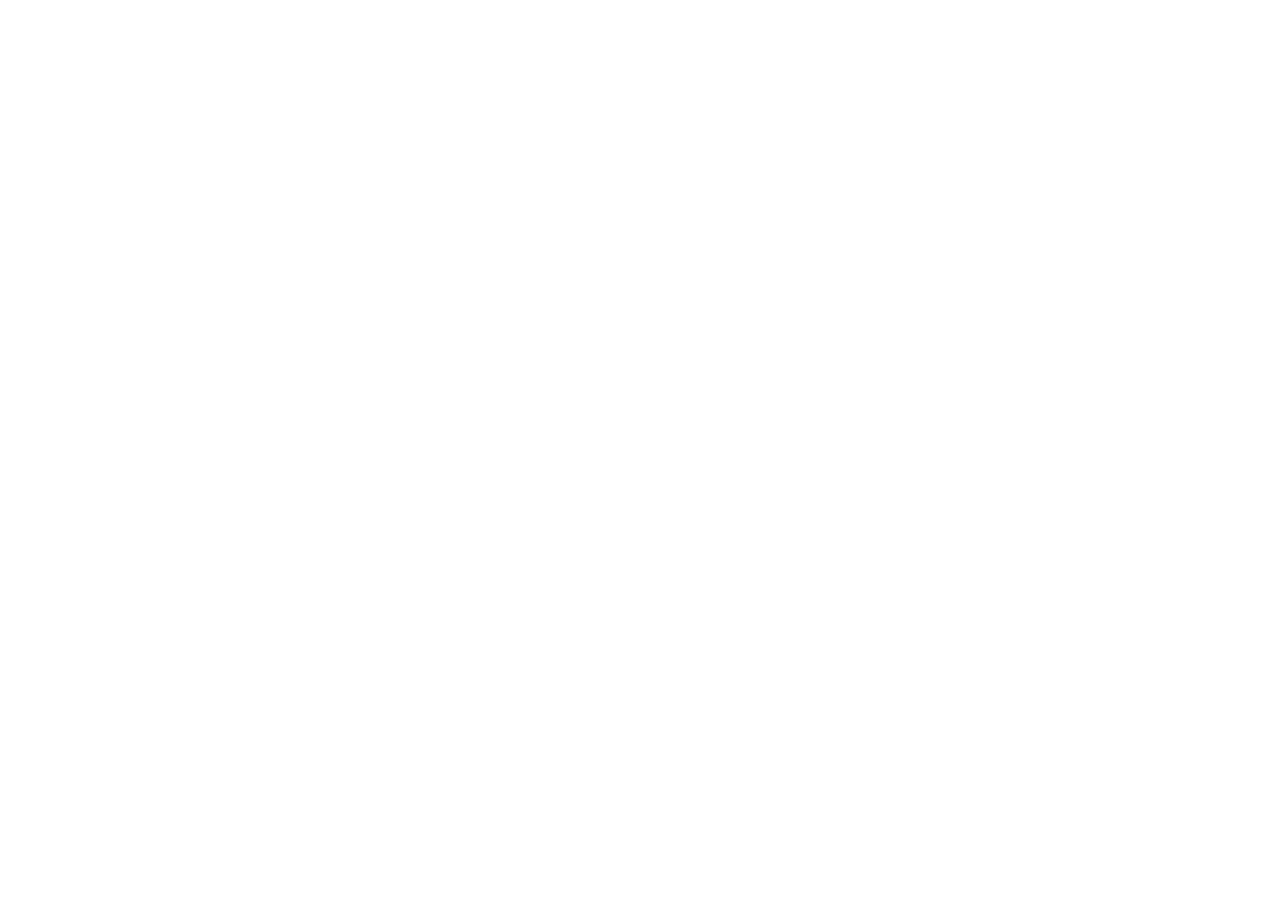
==== index.html @ 42e2a2c5 "#1 Добавлен файл index.pug, подключены стили. Картинки и иконки вырезаны и расположены по папкам" ====
<!DOCTYPE html>
<html lang="en">
  <head>
    <meta charset="UTF-8"/>
    <meta name="viewport" content="width=device-width, initial-scale=1.0"/>
    <link rel="stylesheet" href="css/reset.css"/>
    <link rel="stylesheet" href="css/style.css"/>
    <title>Document</title>
  </head>
  <body></body>
</html>
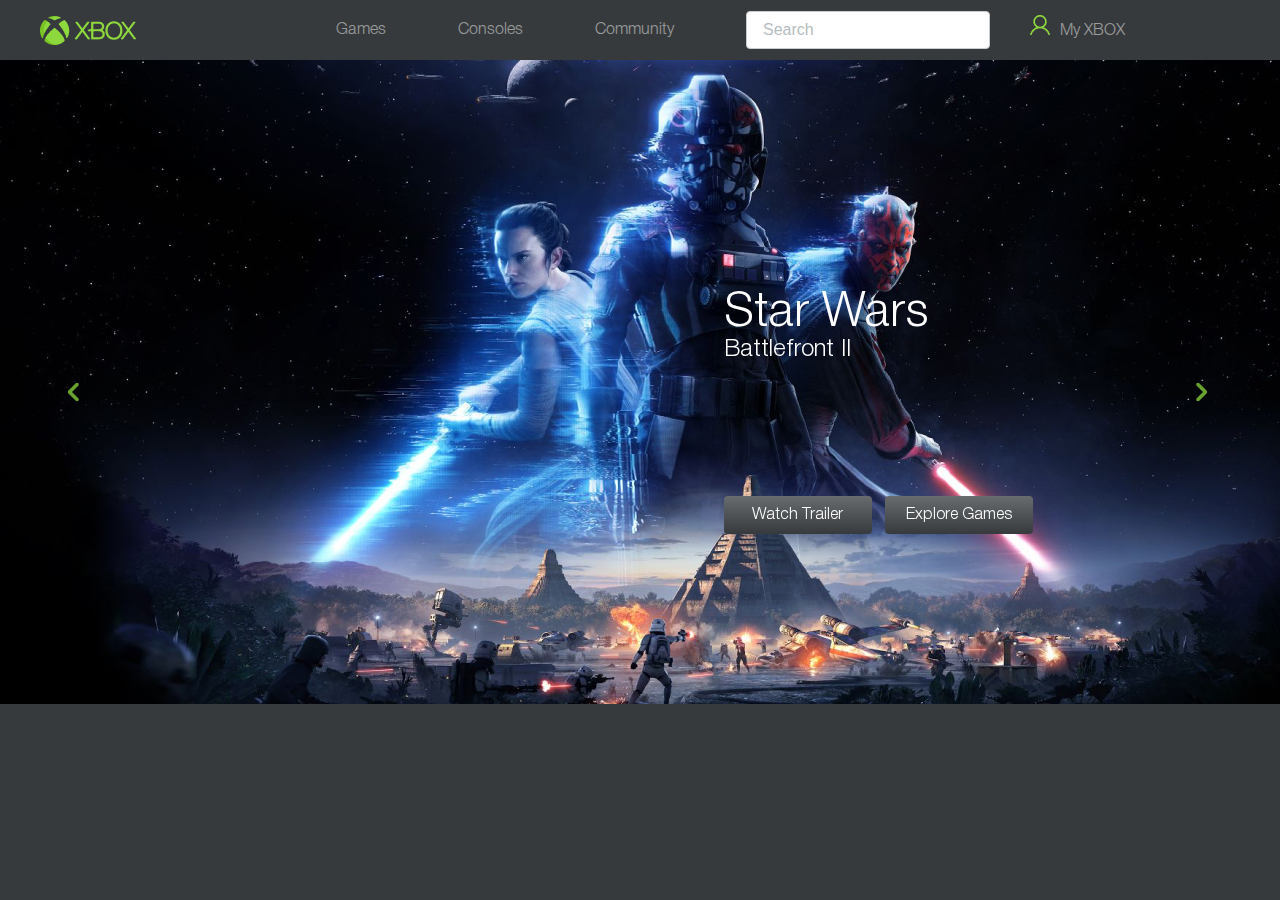
==== commit 9fd7ba3c: "#1 Добавлен меню и слайдер для страницы" ====
--- a/index.html
+++ b/index.html
@@ -4,8 +4,34 @@
     <meta charset="UTF-8"/>
     <meta name="viewport" content="width=device-width, initial-scale=1.0"/>
     <link rel="stylesheet" href="css/reset.css"/>
+    <link rel="stylesheet" href="css/slick.css"/>
+    <link rel="stylesheet" href="css/slick-theme.css"/>
     <link rel="stylesheet" href="css/style.css"/>
+    <script src="js/jquery-3.5.1.min.js"></script>
+    <script src="js/slick.min.js"></script>
+    <script src="js/script.js"></script>
     <title>Document</title>
   </head>
-  <body></body>
+  <body>
+    <header class="header">
+      <div class="container header_container"><a class="logo" href="#"><img src="img/logo.png" alt="Logo"/></a>
+        <nav class="menu"><a class="menu_list" href="#">Games</a><a class="menu_list" href="#">Consoles</a><a class="menu_list" href="#">Community</a></nav>
+        <div class="input_wrapper">
+          <input class="header_input" type="text" placeholder="Search"/><a class="header_login" href="#">My XBOX</a>
+        </div>
+        <div class="burger_menu"><span></span></div>
+      </div>
+    </header>
+    <div class="slider">
+      <div class="slider_wrapper">
+        <div class="container slider_container">
+          <h2 class="slider_title">Star Wars</h2>
+          <p class="slider_text">Battlefront II</p>
+          <div class="slider_buttons"><a class="slider_buttons_button" href="#">Watch Trailer</a><a class="slider_buttons_button" href="#">Explore Games</a></div>
+        </div>
+      </div>
+      <div class="slider_wrapper bg_second"></div>
+      <div class="slider_wrapper bg_third"></div>
+    </div>
+  </body>
 </html>--- a/css/style.css
+++ b/css/style.css
@@ -0,0 +1,286 @@
+@font-face {
+  font-family: "HelveticaNeue";
+  src: url(../font/HelveticaNeueCyr-Light.ttf);
+}
+* {
+  box-shadow: border-box;
+}
+
+body {
+  background: #373A3C;
+  color: #ffffff;
+  font-size: 16px;
+  font-family: "HelveticaNeue";
+}
+
+a {
+  color: inherit;
+  text-decoration: none;
+}
+
+.container {
+  width: 1200px;
+  margin: 0 auto;
+}
+@media screen and (max-width: 1205px) {
+  .container {
+    width: 90%;
+  }
+}
+
+.slider_title {
+  font-size: 48px;
+}
+
+.slider_text {
+  font-size: 24px;
+}
+
+.header_login:hover::before, .menu_list:hover {
+  color: #ffffff;
+}
+.menu_list:hover::after {
+  opacity: 1;
+}
+.menu_list::after {
+  content: "";
+  width: 25px;
+  height: 12px;
+  background: url(../img/ic-arrow-down.png) 10px 110% no-repeat;
+  display: inline-block;
+  opacity: 0;
+}
+
+.header_container {
+  padding: 11px 0;
+  display: flex;
+  align-items: center;
+  position: relative;
+}
+@media screen and (max-width: 1205px) {
+  .header_container {
+    padding: 11px 0;
+    justify-content: space-between;
+  }
+}
+
+.menu {
+  margin-left: 200px;
+}
+@media screen and (max-width: 768px) {
+  .menu {
+    display: none;
+  }
+}
+@media screen and (max-width: 1205px) {
+  .menu {
+    margin-left: 0;
+  }
+}
+
+.menu_list {
+  margin-right: 47px;
+  display: inline-block;
+  color: rgba(255, 255, 255, 0.5);
+}
+@media screen and (max-width: 1205px) {
+  .menu_list {
+    margin-right: 20px;
+  }
+}
+@media screen and (max-width: 768px) {
+  .menu_list {
+    margin: 30px 0;
+  }
+}
+
+.header_input {
+  width: 210px;
+  padding: 9px 16px;
+  border-radius: 4px;
+  border: 1px solid #cccccc;
+}
+@media screen and (max-width: 1205px) {
+  .header_input {
+    width: 100px;
+  }
+}
+@media screen and (max-width: 540px) {
+  .header_input {
+    display: none;
+  }
+}
+.header_input::placeholder {
+  color: #435766;
+  opacity: 0.4;
+}
+
+.header_login {
+  color: rgba(255, 255, 255, 0.5);
+  display: inline-block;
+  margin-left: 30px;
+}
+.header_login::before {
+  content: "";
+  width: 40px;
+  height: 20px;
+  background: url(../img/ic-user.png) 10px 110% no-repeat;
+  display: inline-block;
+}
+@media screen and (max-width: 900px) {
+  .header_login {
+    margin-left: 10px;
+  }
+}
+
+.burger_menu span::after, .burger_menu span::before, .burger_menu span {
+  width: 35px;
+  height: 4px;
+  border-radius: 4px;
+  background: #8DD83D;
+  display: inline-block;
+}
+
+.burger_menu {
+  cursor: pointer;
+  display: none;
+}
+.burger_menu span::before {
+  content: "";
+  margin-top: 13px;
+}
+.burger_menu span::after {
+  content: "";
+  margin-bottom: 4px;
+}
+@media screen and (max-width: 768px) {
+  .burger_menu {
+    display: inline-block;
+  }
+}
+
+.active {
+  display: flex;
+  flex-direction: column;
+  position: absolute;
+  top: 0;
+  background: #686d71;
+  padding: 0 10%;
+  z-index: 10;
+  border-radius: 10px;
+}
+
+.slider_wrapper.slick-slide.slick-current.slick-active, .slick-list.draggable, .slick-track {
+  height: 644px;
+}
+@media screen and (max-width: 768px) {
+  .slider_wrapper.slick-slide.slick-current.slick-active, .slick-list.draggable, .slick-track {
+    height: 400px;
+  }
+}
+
+.slider_wrapper {
+  width: 100%;
+  background: url(../upload/header-slider.jpg) no-repeat;
+  background-size: cover;
+}
+
+.slider_container {
+  max-width: 390px;
+  margin-top: 18%;
+  margin-right: 13%;
+}
+@media screen and (max-width: 1205px) {
+  .slider_container {
+    margin-right: 0;
+    margin-left: 15%;
+  }
+}
+@media screen and (max-width: 768px) {
+  .slider_container {
+    margin-top: 40px;
+  }
+}
+
+.slider_buttons {
+  margin-top: 134px;
+  display: flex;
+}
+@media screen and (max-width: 540px) {
+  .slider_buttons {
+    flex-direction: column;
+  }
+}
+
+.slider_buttons_button {
+  width: 148px;
+  height: 38px;
+  display: flex;
+  justify-content: center;
+  align-items: center;
+  background: linear-gradient(180deg, #686C6F 0%, #373A3C 100%);
+  border-radius: 4px;
+}
+.slider_buttons_button:first-child {
+  margin-right: 13px;
+}
+@media screen and (max-width: 540px) {
+  .slider_buttons_button:first-child {
+    margin: 0 0 20px 0;
+  }
+}
+.slider_buttons_button:hover {
+  background: #8DD83D;
+}
+
+.bg_second {
+  width: 100%;
+  background: url(../upload/bg-content.jpg) no-repeat;
+  background-size: cover;
+}
+
+.bg_third {
+  width: 100%;
+  background: url(../upload/content1.jpg) no-repeat;
+  background-size: cover;
+}
+
+.slick-next {
+  right: 57px;
+  top: 50%;
+}
+.slick-next::before {
+  width: 15px;
+  height: 20px;
+  content: "";
+  position: absolute;
+  right: 15px;
+  background: url(../img/icon-prev.png) no-repeat;
+  transform: rotate(180deg);
+}
+@media screen and (max-width: 768px) {
+  .slick-next {
+    top: 35%;
+    right: 10px;
+  }
+}
+
+.slick-prev {
+  z-index: 100;
+  top: 50%;
+  left: 57px;
+}
+.slick-prev::before {
+  left: 10px;
+  width: 15px;
+  height: 20px;
+  content: "";
+  position: absolute;
+  background: url(../img/icon-prev.png) no-repeat;
+}
+@media screen and (max-width: 768px) {
+  .slick-prev {
+    top: 35%;
+    left: 10px;
+  }
+}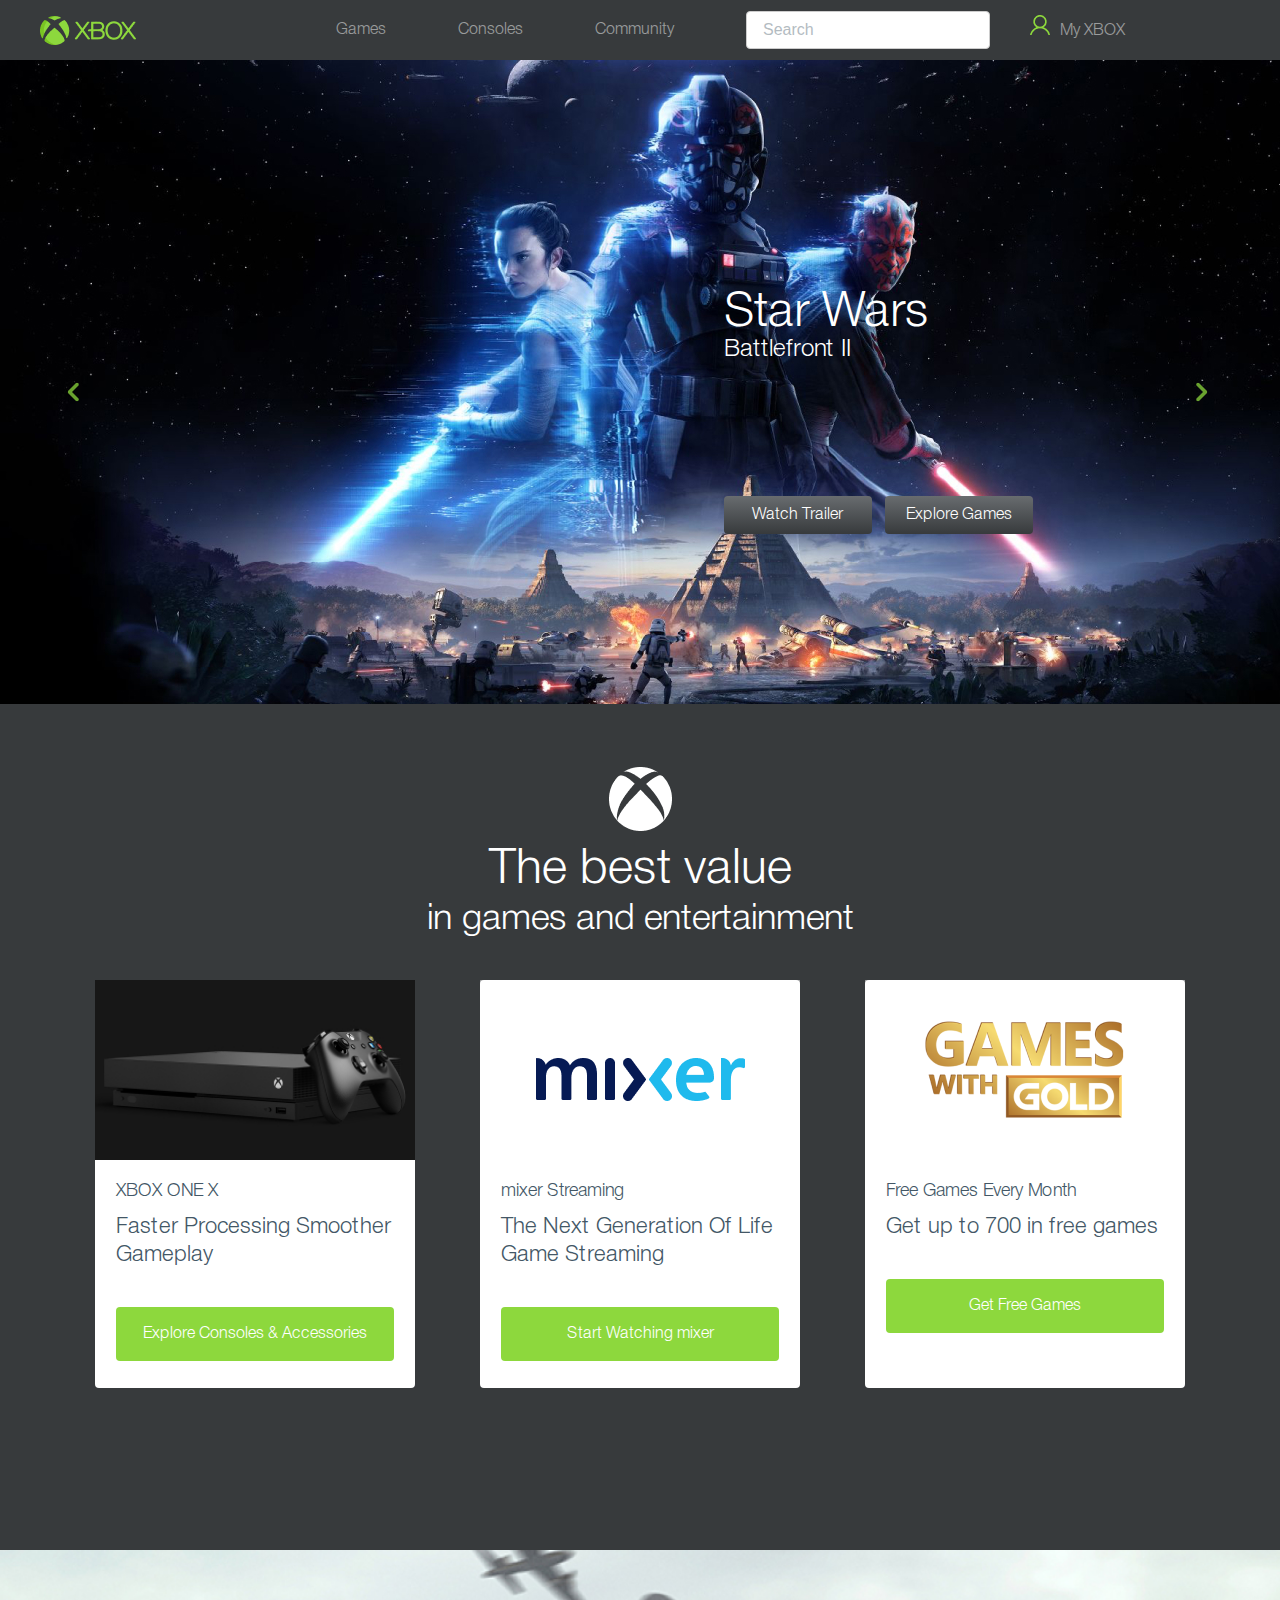
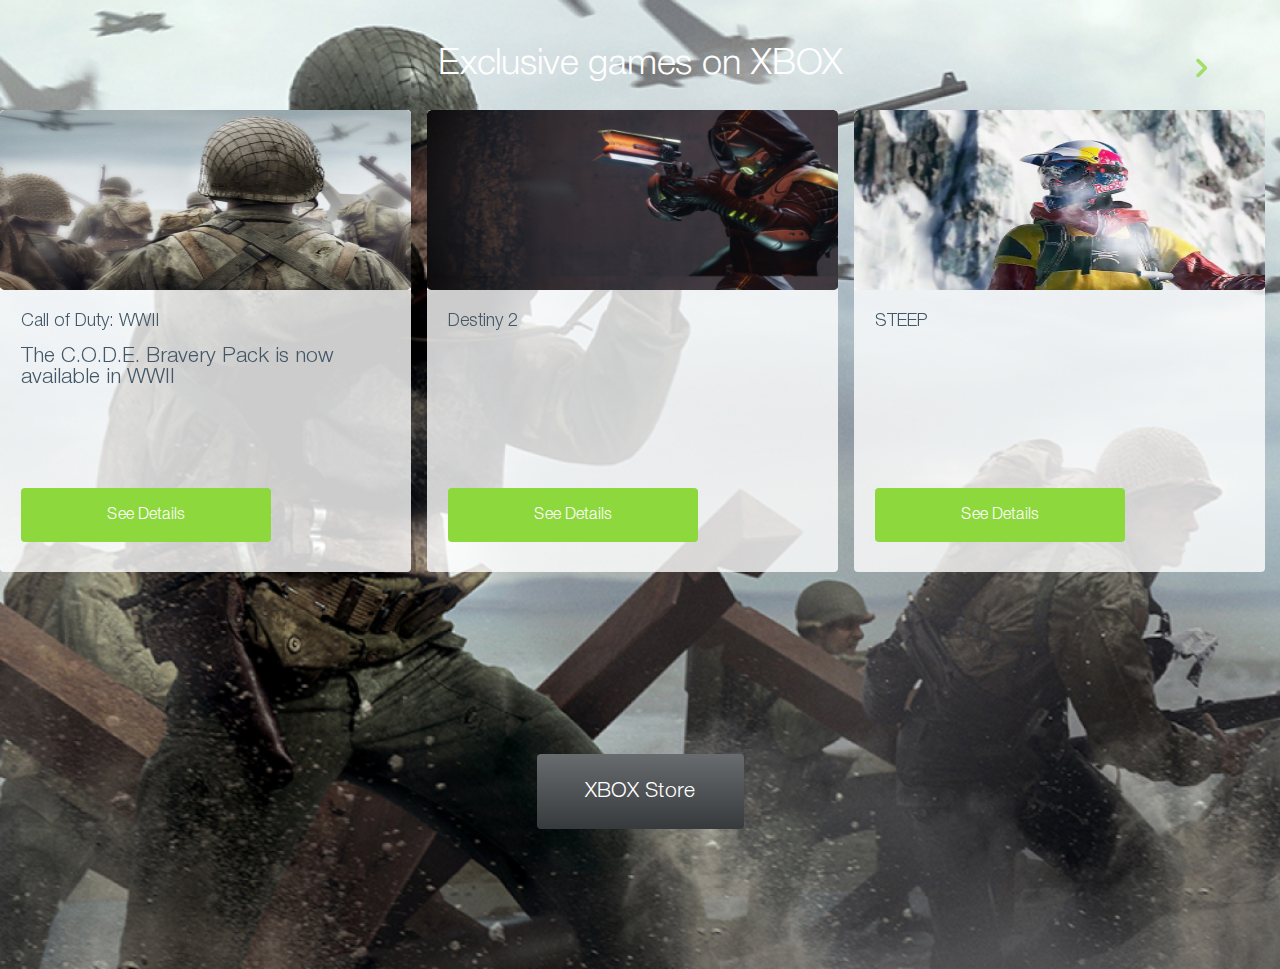
==== commit 1d5316a5: "#1 Добавлены второй и третий блок страницы и медиазапросы" ====
--- a/index.html
+++ b/index.html
@@ -10,7 +10,7 @@
     <script src="js/jquery-3.5.1.min.js"></script>
     <script src="js/slick.min.js"></script>
     <script src="js/script.js"></script>
-    <title>Document</title>
+    <title>Document    </title>
   </head>
   <body>
     <header class="header">
@@ -33,5 +33,49 @@
       <div class="slider_wrapper bg_second"></div>
       <div class="slider_wrapper bg_third"></div>
     </div>
+    <div class="promo">
+      <div class="container promo_container">
+        <h2 class="promo_title">The best value</h2>
+        <p class="promo_text">in games and entertainment</p>
+        <div class="promo_wrapper">
+              <div class="promo_wrapper_item">
+                <div class="promo_wrapper_item_img promo_img_first"></div>
+                <div class="promo_wrapper_item_title">XBOX ONE X</div>
+                <div class="promo_wrapper_item_text">Faster Processing Smoother Gameplay</div><a class="promo_wrapper_item_button" href="#">Explore Consoles &amp; Accessories</a>
+              </div>
+              <div class="promo_wrapper_item">
+                <div class="promo_wrapper_item_img promo_img_second"></div>
+                <div class="promo_wrapper_item_title">mixer Streaming</div>
+                <div class="promo_wrapper_item_text">The Next Generation Of Life Game Streaming</div><a class="promo_wrapper_item_button" href="#">Start Watching mixer</a>
+              </div>
+              <div class="promo_wrapper_item">
+                <div class="promo_wrapper_item_img promo_img_third"></div>
+                <div class="promo_wrapper_item_title">Free Games Every Month</div>
+                <div class="promo_wrapper_item_text">Get up to 700 in free games</div><a class="promo_wrapper_item_button" href="#">Get Free Games</a>
+              </div>
+        </div>
+      </div>
+    </div>
+    <div class="content">
+      <h2 class="content_title">Exclusive games on XBOX</h2>
+      <div class="content_slider">
+            <div class="content_item"><img class="content_item_img" src="upload/content1.jpg"/>
+              <h5 class="content_item_title">Call of Duty: WWII</h5>
+              <p class="content_item_text">The C.O.D.E. Bravery Pack is now available in WWII</p><a class="content_item_button" href="#">See Details</a>
+            </div>
+            <div class="content_item"><img class="content_item_img" src="upload/content2.jpg"/>
+              <h5 class="content_item_title">Destiny 2</h5>
+              <p class="content_item_text"></p><a class="content_item_button" href="#">See Details</a>
+            </div>
+            <div class="content_item"><img class="content_item_img" src="upload/content3.jpg"/>
+              <h5 class="content_item_title">STEEP</h5>
+              <p class="content_item_text"></p><a class="content_item_button" href="#">See Details</a>
+            </div>
+            <div class="content_item"><img class="content_item_img" src="upload/content4.jpg"/>
+              <h5 class="content_item_title">Forza Motorsport 7</h5>
+              <p class="content_item_text"></p><a class="content_item_button" href="#">See Details</a>
+            </div>
+      </div><a class="content_button" href="#">XBOX Store</a>
+    </div>
   </body>
 </html>--- a/css/style.css
+++ b/css/style.css
@@ -28,7 +28,7 @@
   }
 }
 
-.slider_title {
+.promo_title, .slider_title {
   font-size: 48px;
 }
 
@@ -283,4 +283,260 @@
     top: 35%;
     left: 10px;
   }
+}
+
+.promo_container {
+  padding: 143px 0 162px;
+  background: url(../img/xbox.png) 50% 63px no-repeat;
+}
+@media screen and (max-width: 1205px) {
+  .promo_container {
+    padding: 130px 0 50px;
+  }
+}
+@media screen and (max-width: 900px) {
+  .promo_container {
+    padding: 70px 0 20px;
+    background: url(../img/xbox.png) 50% 20px no-repeat;
+    background-size: 15%;
+  }
+}
+
+.promo_title {
+  text-align: center;
+}
+@media screen and (max-width: 900px) {
+  .promo_title {
+    font-size: 35px;
+  }
+}
+
+.promo_text {
+  font-size: 36px;
+  text-align: center;
+  margin: 7px 0 42px;
+}
+@media screen and (max-width: 900px) {
+  .promo_text {
+    font-size: 22px;
+    margin-bottom: 20px;
+  }
+}
+
+.promo_wrapper {
+  color: #435766;
+  display: flex;
+  justify-content: center;
+}
+
+.promo_wrapper_item {
+  margin-right: 65px;
+  width: 320px;
+  background: #ffffff;
+  border-radius: 4px;
+}
+@media screen and (max-width: 540px) {
+  .promo_wrapper_item:first-child {
+    margin-right: 0;
+  }
+}
+@media screen and (max-width: 900px) {
+  .promo_wrapper_item:nth-child(2) {
+    margin-right: 0;
+  }
+}
+@media screen and (max-width: 540px) {
+  .promo_wrapper_item:nth-child(2) {
+    display: none;
+  }
+}
+.promo_wrapper_item:last-child {
+  margin-right: 0;
+}
+@media screen and (max-width: 900px) {
+  .promo_wrapper_item:last-child {
+    display: none;
+  }
+}
+
+.promo_wrapper_item_img {
+  width: 100%;
+  height: 180px;
+  display: block;
+}
+
+.promo_img_first {
+  background: url(../upload/promo-xbox.jpg) no-repeat;
+  background-size: 101%;
+}
+
+.promo_img_second {
+  background: rgba(255, 255, 255, 0.5) url(../img/promo-2.png) 50% no-repeat;
+}
+
+.promo_img_third {
+  background: rgba(255, 255, 255, 0.5) url(../img/promo-3.png) 50% no-repeat;
+}
+
+.promo_wrapper_item_title {
+  margin: 22px 21px 13px;
+  font-size: 18px;
+}
+@media screen and (max-width: 900px) {
+  .promo_wrapper_item_title {
+    margin-top: 0;
+  }
+}
+
+.promo_wrapper_item_text {
+  font-size: 22px;
+  line-height: 28px;
+  margin: 0 21px;
+}
+
+.promo_wrapper_item_button {
+  display: flex;
+  justify-content: center;
+  align-items: center;
+  text-align: center;
+  background: #8DD83D;
+  border-radius: 4px;
+  color: #ffffff;
+  padding: 19px 0;
+  margin: 38px 21px 27px;
+}
+.promo_wrapper_item_button:hover {
+  background: linear-gradient(180deg, #686C6F 0%, #373A3C 100%);
+}
+@media screen and (max-width: 900px) {
+  .promo_wrapper_item_button {
+    margin: 18px 21px 27px;
+  }
+}
+
+.content {
+  width: 100%;
+  background: url(../upload/bg-content.jpg) no-repeat;
+  background-size: cover;
+  padding: 97px 0 140px;
+  display: flex;
+  flex-direction: column;
+}
+@media screen and (max-width: 1205px) {
+  .content {
+    padding: 50px 0;
+  }
+}
+.content .slick-next {
+  top: -8%;
+}
+.content .slick-prev::before {
+  display: none;
+}
+
+.content_title {
+  margin-bottom: 27px;
+  font-size: 36px;
+  text-align: center;
+}
+@media screen and (max-width: 900px) {
+  .content_title {
+    font-size: 26px;
+  }
+}
+
+.content_item {
+  height: 462px;
+  background: rgba(255, 255, 255, 0.8);
+  margin-right: 16px;
+  color: #435766;
+  border-radius: 4px;
+  position: relative;
+  display: flex;
+  overflow: hidden;
+}
+@media screen and (max-width: 900px) {
+  .content_item {
+    height: 400px;
+  }
+}
+.content_item.element.style.slick-slide.slick-current.slick-active {
+  width: 320px;
+}
+@media screen and (max-width: 900px) {
+  .content_item.element.style.slick-slide.slick-current.slick-active {
+    width: 280px;
+  }
+}
+
+@media screen and (max-width: 1205px) {
+  .slider_wrapper.slick-slide.slick-current.slick-active, .slick-list.draggable, .slick-track {
+    height: 450px;
+  }
+}
+@media screen and (max-width: 900px) {
+  .slider_wrapper.slick-slide.slick-current.slick-active, .slick-list.draggable, .slick-track {
+    height: 400px;
+  }
+}
+
+.content_item_img {
+  width: 100%;
+  height: 180px;
+  border-radius: 4px 4px 0 0;
+}
+
+.content_item_title {
+  font-size: 18px;
+  margin: 22px 21px 16px;
+}
+
+.content_item_text {
+  font-size: 21px;
+  margin-left: 21px;
+}
+
+.content_item_button {
+  width: 250px;
+  margin: 43px 21px 0;
+  background: #8DD83D;
+  padding: 19px 0;
+  border-radius: 4px;
+  color: #ffffff;
+  position: absolute;
+  bottom: 30px;
+  display: flex;
+  justify-content: center;
+  align-items: center;
+}
+.content_item_button:hover {
+  background: linear-gradient(180deg, #686C6F 0%, #373A3C 100%);
+}
+@media screen and (max-width: 900px) {
+  .content_item_button {
+    width: 150px;
+  }
+}
+
+.content_button {
+  width: 207px;
+  height: 53px;
+  background: linear-gradient(180deg, #686C6F 0%, #373A3C 100%);
+  color: #ffffff;
+  font-size: 21px;
+  padding: 11px 0;
+  margin: 0 auto;
+  border-radius: 4px;
+  display: flex;
+  justify-content: center;
+  align-items: center;
+  position: relative;
+}
+.content_button:hover {
+  background: #8DD83D;
+}
+@media screen and (max-width: 1205px) {
+  .content_button {
+    margin-top: 40px;
+  }
 }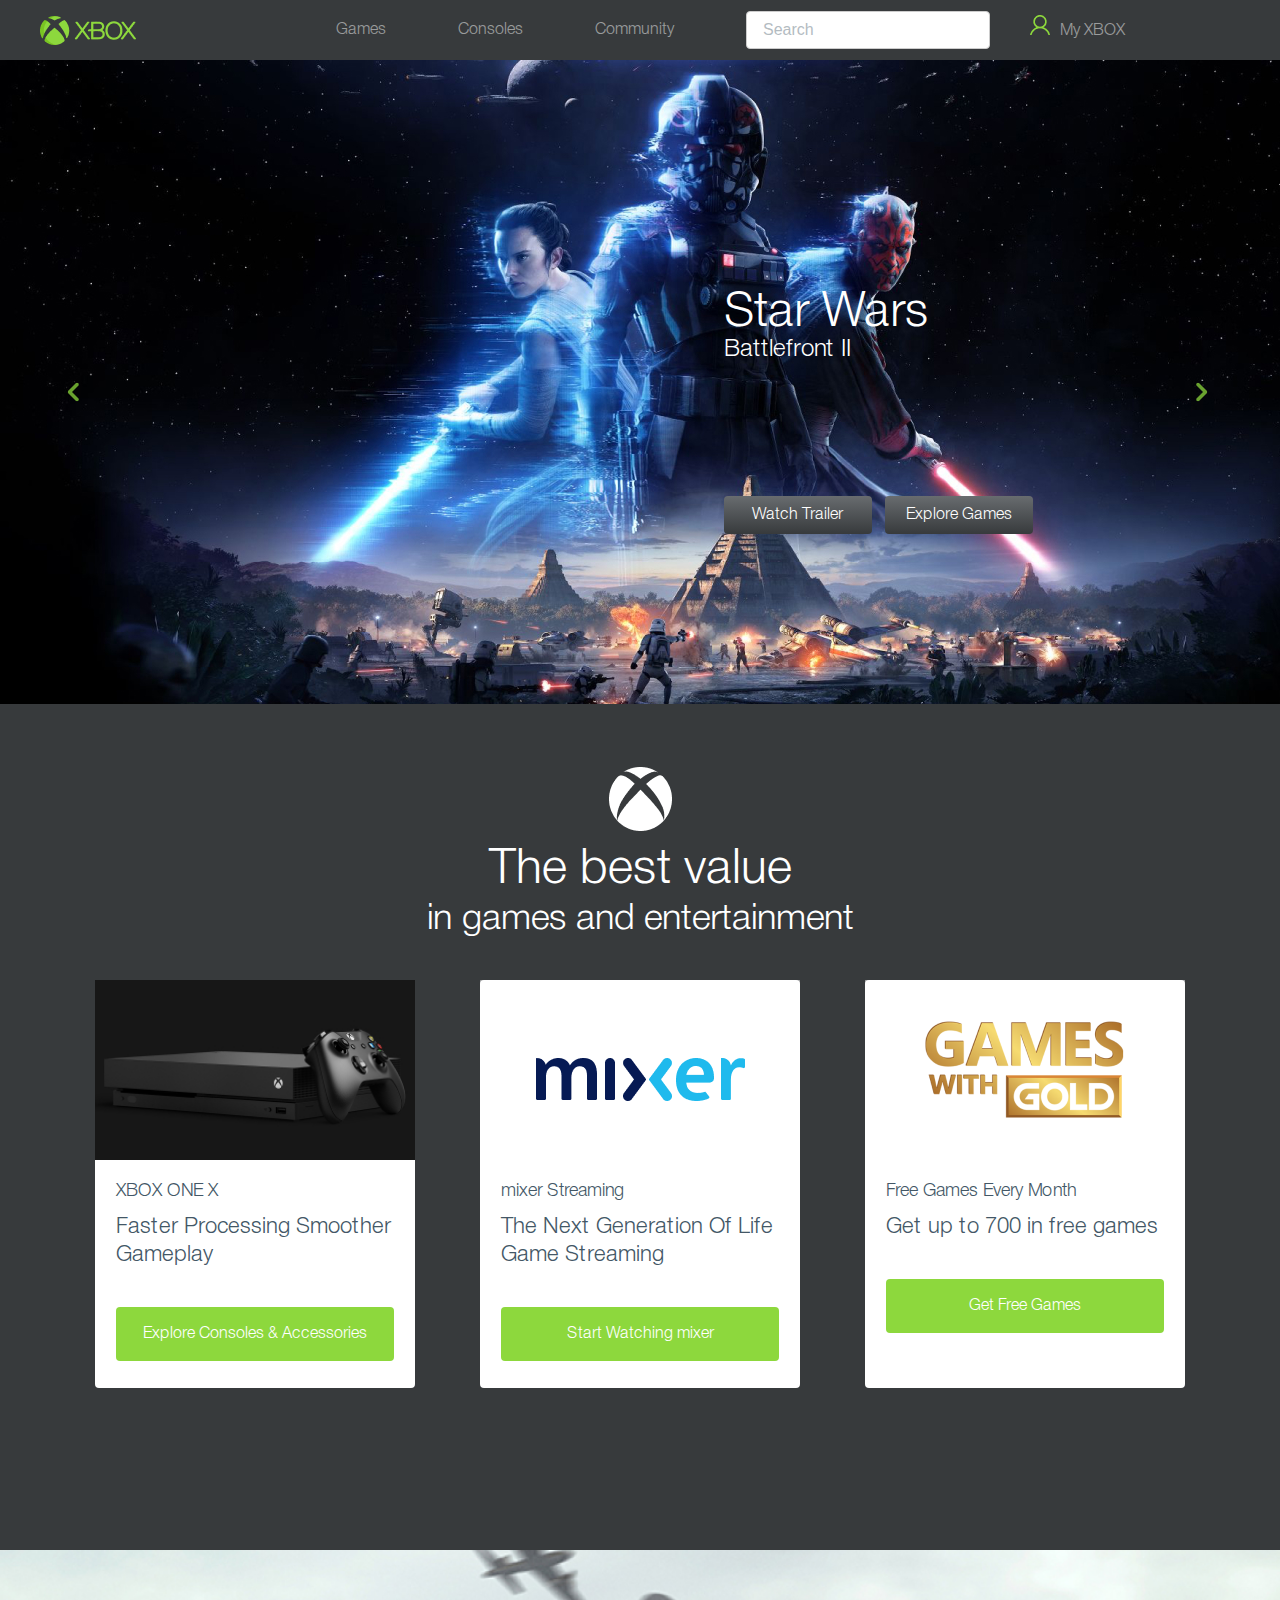
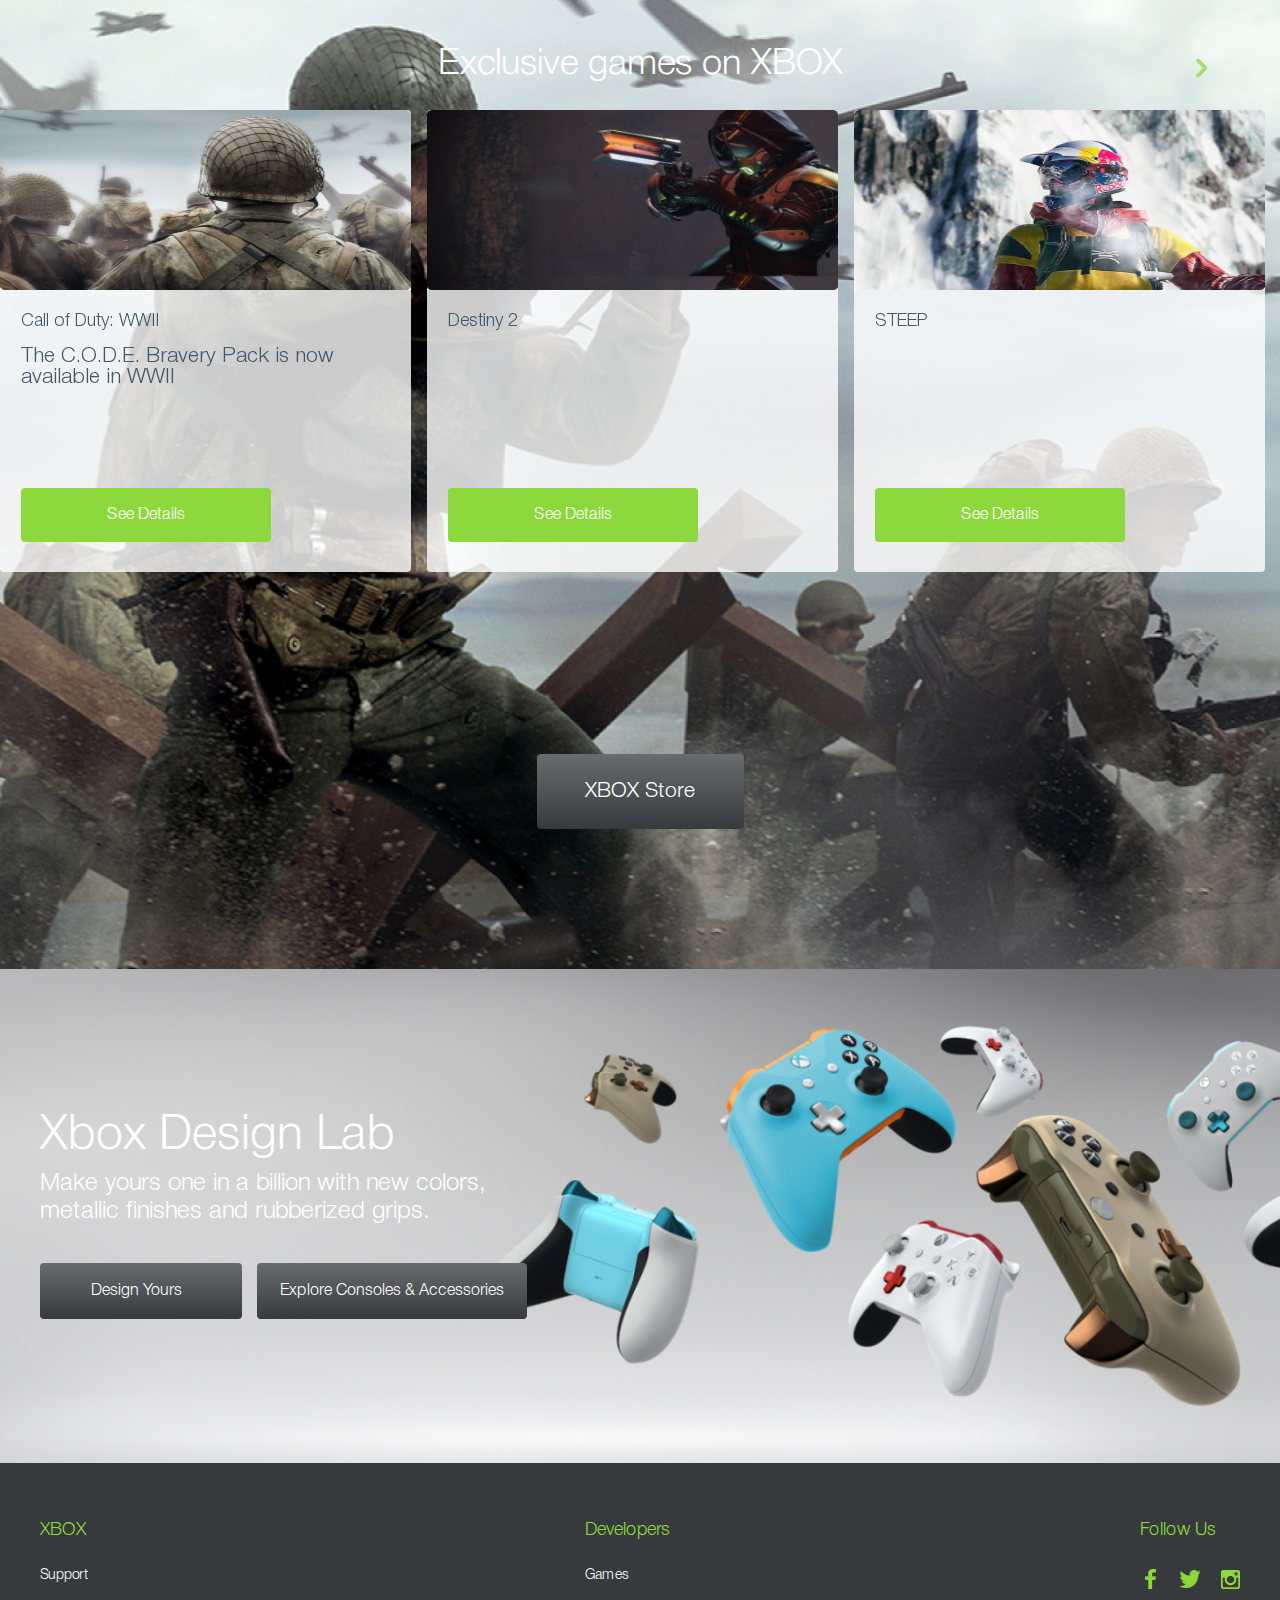
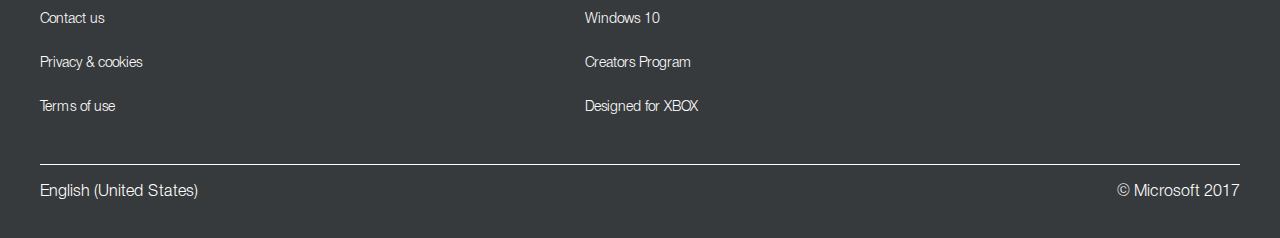
==== commit d95f3cb3: "#1 Добавлены четвертый, пятый блоки и футер. Также медиазапросы" ====
--- a/index.html
+++ b/index.html
@@ -1,81 +1,124 @@
 <!DOCTYPE html>
 <html lang="en">
-  <head>
-    <meta charset="UTF-8"/>
-    <meta name="viewport" content="width=device-width, initial-scale=1.0"/>
-    <link rel="stylesheet" href="css/reset.css"/>
-    <link rel="stylesheet" href="css/slick.css"/>
-    <link rel="stylesheet" href="css/slick-theme.css"/>
-    <link rel="stylesheet" href="css/style.css"/>
-    <script src="js/jquery-3.5.1.min.js"></script>
-    <script src="js/slick.min.js"></script>
-    <script src="js/script.js"></script>
-    <title>Document    </title>
-  </head>
-  <body>
-    <header class="header">
-      <div class="container header_container"><a class="logo" href="#"><img src="img/logo.png" alt="Logo"/></a>
-        <nav class="menu"><a class="menu_list" href="#">Games</a><a class="menu_list" href="#">Consoles</a><a class="menu_list" href="#">Community</a></nav>
-        <div class="input_wrapper">
-          <input class="header_input" type="text" placeholder="Search"/><a class="header_login" href="#">My XBOX</a>
+
+<head>
+  <meta charset="UTF-8" />
+  <meta name="viewport" content="width=device-width, initial-scale=1.0" />
+  <link rel="stylesheet" href="css/reset.css" />
+  <link rel="stylesheet" href="css/slick.css" />
+  <link rel="stylesheet" href="css/slick-theme.css" />
+  <link rel="stylesheet" href="css/style.css" />
+  <script src="js/jquery-3.5.1.min.js"></script>
+  <script src="js/slick.min.js"></script>
+  <script src="js/script.js"></script>
+  <title>Document </title>
+</head>
+
+<body>
+  <header class="header">
+    <div class="container header_container"><a class="logo" href="#"><img src="img/logo.png" alt="Logo" /></a>
+      <nav class="menu"><a class="menu_list" href="#">Games</a><a class="menu_list" href="#">Consoles</a><a
+          class="menu_list" href="#">Community</a></nav>
+      <div class="input_wrapper">
+        <input class="header_input" type="text" placeholder="Search" /><a class="header_login" href="#">My XBOX</a>
+      </div>
+      <div class="burger_menu"><span></span></div>
+    </div>
+  </header>
+  <div class="slider">
+    <div class="slider_wrapper">
+      <div class="container slider_container">
+        <h2 class="slider_title">Star Wars</h2>
+        <p class="slider_text">Battlefront II</p>
+        <div class="slider_buttons"><a class="slider_buttons_button" href="#">Watch Trailer</a><a
+            class="slider_buttons_button" href="#">Explore Games</a></div>
+      </div>
+    </div>
+    <div class="slider_wrapper bg_second"></div>
+    <div class="slider_wrapper bg_third"></div>
+  </div>
+  <div class="promo">
+    <div class="container promo_container">
+      <h2 class="promo_title">The best value</h2>
+      <p class="promo_text">in games and entertainment</p>
+      <div class="promo_wrapper">
+        <div class="promo_wrapper_item">
+          <div class="promo_wrapper_item_img promo_img_first"></div>
+          <div class="promo_wrapper_item_title">XBOX ONE X</div>
+          <div class="promo_wrapper_item_text">Faster Processing Smoother Gameplay</div><a
+            class="promo_wrapper_item_button" href="#">Explore Consoles &amp; Accessories</a>
         </div>
-        <div class="burger_menu"><span></span></div>
-      </div>
-    </header>
-    <div class="slider">
-      <div class="slider_wrapper">
-        <div class="container slider_container">
-          <h2 class="slider_title">Star Wars</h2>
-          <p class="slider_text">Battlefront II</p>
-          <div class="slider_buttons"><a class="slider_buttons_button" href="#">Watch Trailer</a><a class="slider_buttons_button" href="#">Explore Games</a></div>
+        <div class="promo_wrapper_item">
+          <div class="promo_wrapper_item_img promo_img_second"></div>
+          <div class="promo_wrapper_item_title">mixer Streaming</div>
+          <div class="promo_wrapper_item_text">The Next Generation Of Life Game Streaming</div><a
+            class="promo_wrapper_item_button" href="#">Start Watching mixer</a>
         </div>
-      </div>
-      <div class="slider_wrapper bg_second"></div>
-      <div class="slider_wrapper bg_third"></div>
-    </div>
-    <div class="promo">
-      <div class="container promo_container">
-        <h2 class="promo_title">The best value</h2>
-        <p class="promo_text">in games and entertainment</p>
-        <div class="promo_wrapper">
-              <div class="promo_wrapper_item">
-                <div class="promo_wrapper_item_img promo_img_first"></div>
-                <div class="promo_wrapper_item_title">XBOX ONE X</div>
-                <div class="promo_wrapper_item_text">Faster Processing Smoother Gameplay</div><a class="promo_wrapper_item_button" href="#">Explore Consoles &amp; Accessories</a>
-              </div>
-              <div class="promo_wrapper_item">
-                <div class="promo_wrapper_item_img promo_img_second"></div>
-                <div class="promo_wrapper_item_title">mixer Streaming</div>
-                <div class="promo_wrapper_item_text">The Next Generation Of Life Game Streaming</div><a class="promo_wrapper_item_button" href="#">Start Watching mixer</a>
-              </div>
-              <div class="promo_wrapper_item">
-                <div class="promo_wrapper_item_img promo_img_third"></div>
-                <div class="promo_wrapper_item_title">Free Games Every Month</div>
-                <div class="promo_wrapper_item_text">Get up to 700 in free games</div><a class="promo_wrapper_item_button" href="#">Get Free Games</a>
-              </div>
+        <div class="promo_wrapper_item">
+          <div class="promo_wrapper_item_img promo_img_third"></div>
+          <div class="promo_wrapper_item_title">Free Games Every Month</div>
+          <div class="promo_wrapper_item_text">Get up to 700 in free games</div><a class="promo_wrapper_item_button"
+            href="#">Get Free Games</a>
         </div>
       </div>
     </div>
-    <div class="content">
-      <h2 class="content_title">Exclusive games on XBOX</h2>
-      <div class="content_slider">
-            <div class="content_item"><img class="content_item_img" src="upload/content1.jpg"/>
-              <h5 class="content_item_title">Call of Duty: WWII</h5>
-              <p class="content_item_text">The C.O.D.E. Bravery Pack is now available in WWII</p><a class="content_item_button" href="#">See Details</a>
-            </div>
-            <div class="content_item"><img class="content_item_img" src="upload/content2.jpg"/>
-              <h5 class="content_item_title">Destiny 2</h5>
-              <p class="content_item_text"></p><a class="content_item_button" href="#">See Details</a>
-            </div>
-            <div class="content_item"><img class="content_item_img" src="upload/content3.jpg"/>
-              <h5 class="content_item_title">STEEP</h5>
-              <p class="content_item_text"></p><a class="content_item_button" href="#">See Details</a>
-            </div>
-            <div class="content_item"><img class="content_item_img" src="upload/content4.jpg"/>
-              <h5 class="content_item_title">Forza Motorsport 7</h5>
-              <p class="content_item_text"></p><a class="content_item_button" href="#">See Details</a>
-            </div>
-      </div><a class="content_button" href="#">XBOX Store</a>
+  </div>
+  <div class="content">
+    <h2 class="content_title">Exclusive games on XBOX</h2>
+    <div class="content_slider">
+      <div class="content_item"><img class="content_item_img" src="upload/content1.jpg" />
+        <h5 class="content_item_title">Call of Duty: WWII</h5>
+        <p class="content_item_text">The C.O.D.E. Bravery Pack is now available in WWII</p><a
+          class="content_item_button" href="#">See Details</a>
+      </div>
+      <div class="content_item"><img class="content_item_img" src="upload/content2.jpg" />
+        <h5 class="content_item_title">Destiny 2</h5>
+        <p class="content_item_text"></p><a class="content_item_button" href="#">See Details</a>
+      </div>
+      <div class="content_item"><img class="content_item_img" src="upload/content3.jpg" />
+        <h5 class="content_item_title">STEEP</h5>
+        <p class="content_item_text"></p><a class="content_item_button" href="#">See Details</a>
+      </div>
+      <div class="content_item"><img class="content_item_img" src="upload/content4.jpg" />
+        <h5 class="content_item_title">Forza Motorsport 7</h5>
+        <p class="content_item_text"></p><a class="content_item_button" href="#">See Details</a>
+      </div>
+    </div><a class="content_button" href="#">XBOX Store</a>
+  </div>
+  <div class="design">
+    <div class="container">
+      <h2 class="design_title">Xbox Design Lab</h2>
+      <p class="design_text">Make yours one in a billion with new colors, metallic finishes and rubberized grips.</p>
+      <div class="design_wrapper"><a class="design_wrapper_link" href="#">Design Yours</a><a class="design_wrapper_link"
+          href="#">Explore Consoles & Accessories</a></div>
     </div>
-  </body>
+  </div>
+  <div class="header_footer">
+    <div class="container header_footer_container">
+      <div class="header_footer_item">
+        <h5 class="header_footer_item_title">XBOX</h5><a class="header_footer_item_link" href="#">Support</a><a
+          class="header_footer_item_link" href="#">Contact us</a><a class="header_footer_item_link" href="#">Privacy &
+          cookies </a><a class="header_footer_item_link" href="#">Terms of use </a>
+      </div>
+      <div class="header_footer_item">
+        <h5 class="header_footer_item_title">Developers</h5><a class="header_footer_item_link" href="#">Games</a><a
+          class="header_footer_item_link" href="#">Windows 10</a><a class="header_footer_item_link" href="#">Creators
+          Program</a><a class="header_footer_item_link" href="#">Designed for XBOX</a>
+      </div>
+      <div class="header_footer_item">
+        <h5 class="header_footer_item_title">Follow Us</h5>
+        <div class="header_footer_item_wrapper"><a class="header_footer_item_social fb" href="#"></a><a
+            class="header_footer_item_social tw" href="#"></a><a class="header_footer_item_social insta" href="#"></a>
+        </div>
+      </div>
+    </div>
+  </div>
+  <footer>
+    <div class="container footer_container">
+      <h5 class="footer_text">English (United States)</h5>
+      <h5 class="footer_text"> © Microsoft 2017</h5>
+    </div>
+  </footer>
+</body>
+
 </html>--- a/css/style.css
+++ b/css/style.css
@@ -28,12 +28,28 @@
   }
 }
 
-.promo_title, .slider_title {
+.design_title, .promo_title, .slider_title {
   font-size: 48px;
 }
 
-.slider_text {
+.content_title, .promo_text {
+  font-size: 36px;
+}
+
+.design_text, .slider_text {
   font-size: 24px;
+}
+
+.content_button, .content_item_text {
+  font-size: 21px;
+}
+
+.header_footer_item_title, .content_item_title, .promo_wrapper_item_title {
+  font-size: 18px;
+}
+
+.header_footer_item_link {
+  font-size: 14px;
 }
 
 .header_login:hover::before, .menu_list:hover {
@@ -205,6 +221,11 @@
 .slider_buttons {
   margin-top: 134px;
   display: flex;
+}
+@media screen and (max-width: 1205px) {
+  .slider_buttons {
+    margin-top: 40px;
+  }
 }
 @media screen and (max-width: 540px) {
   .slider_buttons {
@@ -312,7 +333,6 @@
 }
 
 .promo_text {
-  font-size: 36px;
   text-align: center;
   margin: 7px 0 42px;
 }
@@ -380,7 +400,6 @@
 
 .promo_wrapper_item_title {
   margin: 22px 21px 13px;
-  font-size: 18px;
 }
 @media screen and (max-width: 900px) {
   .promo_wrapper_item_title {
@@ -436,7 +455,6 @@
 
 .content_title {
   margin-bottom: 27px;
-  font-size: 36px;
   text-align: center;
 }
 @media screen and (max-width: 900px) {
@@ -487,12 +505,10 @@
 }
 
 .content_item_title {
-  font-size: 18px;
   margin: 22px 21px 16px;
 }
 
 .content_item_text {
-  font-size: 21px;
   margin-left: 21px;
 }
 
@@ -523,7 +539,6 @@
   height: 53px;
   background: linear-gradient(180deg, #686C6F 0%, #373A3C 100%);
   color: #ffffff;
-  font-size: 21px;
   padding: 11px 0;
   margin: 0 auto;
   border-radius: 4px;
@@ -539,4 +554,133 @@
   .content_button {
     margin-top: 40px;
   }
+}
+
+.design {
+  width: 100%;
+  background: url(../upload/bg-design.jpg) no-repeat;
+  background-size: cover;
+  padding: 144px 0;
+}
+@media screen and (max-width: 1205px) {
+  .design {
+    padding: 70px 0;
+  }
+}
+@media screen and (max-width: 540px) {
+  .design {
+    padding: 40px 0;
+  }
+}
+
+@media screen and (max-width: 900px) {
+  .design_title {
+    font-size: 36px;
+  }
+}
+
+.design_text {
+  max-width: 530px;
+  line-height: 28px;
+  margin: 9px 0 37px;
+}
+@media screen and (max-width: 900px) {
+  .design_text {
+    font-size: 18px;
+  }
+}
+
+.design_wrapper {
+  display: flex;
+}
+@media screen and (max-width: 540px) {
+  .design_wrapper {
+    flex-direction: column;
+  }
+}
+
+.design_wrapper_link {
+  padding: 20px 60px 20px 51px;
+  background: linear-gradient(180deg, #686C6F 0%, #373A3C 100%);
+  border-radius: 4px;
+}
+.design_wrapper_link:last-child {
+  padding: 20px 23px;
+  margin-left: 15px;
+}
+@media screen and (max-width: 540px) {
+  .design_wrapper_link:last-child {
+    margin: 10px 0 0 0;
+  }
+}
+.design_wrapper_link:hover {
+  background: #8DD83D;
+}
+
+.header_footer {
+  padding: 58px 0 49px;
+}
+
+.header_footer_container {
+  display: flex;
+  justify-content: space-between;
+}
+
+.header_footer_item {
+  display: flex;
+  flex-direction: column;
+}
+
+.header_footer_item_title {
+  color: #8DD83D;
+}
+
+.header_footer_item_link {
+  color: #ffffff;
+  display: inline-block;
+  margin-top: 30px;
+}
+.header_footer_item_link:hover {
+  color: #59921d;
+}
+
+.header_footer_item_wrapper {
+  margin-top: 30px;
+  display: flex;
+}
+
+.header_footer_item_social {
+  width: 20px;
+  height: 20px;
+  display: inline-block;
+  margin-right: 20px;
+  transition: 0.2s;
+}
+.header_footer_item_social:hover {
+  transform: scale(1.2);
+}
+
+.fb {
+  background: url(../img/ic-fb.png) 50% no-repeat;
+}
+
+.tw {
+  background: url(../img/ic-tw.png) 50% no-repeat;
+}
+
+.insta {
+  background: url(../img/ic-insta.png) 50% no-repeat;
+  margin-right: 0;
+}
+
+.footer_container {
+  border-top: 1px solid #ffffff;
+  padding: 19px 0 38px;
+  display: flex;
+  justify-content: space-between;
+}
+@media screen and (max-width: 900px) {
+  .footer_container {
+    font-size: 14px;
+  }
 }